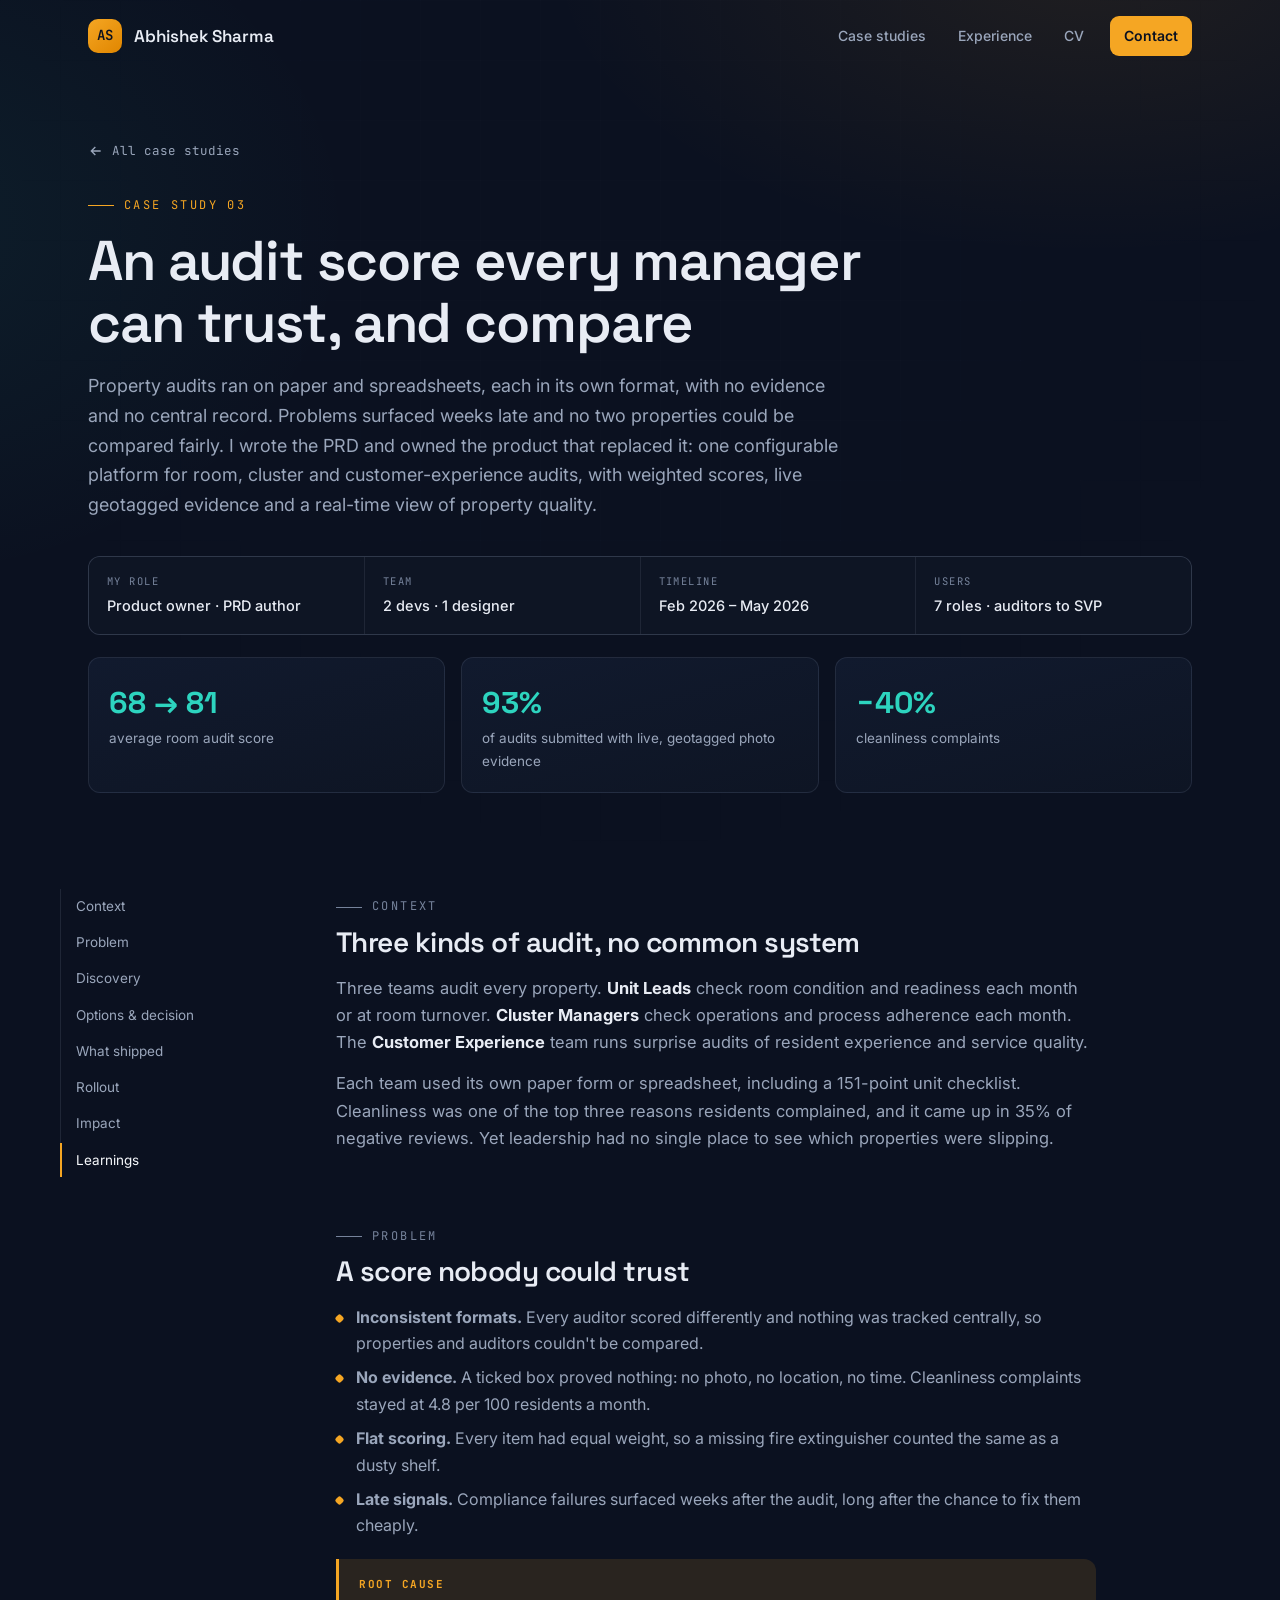
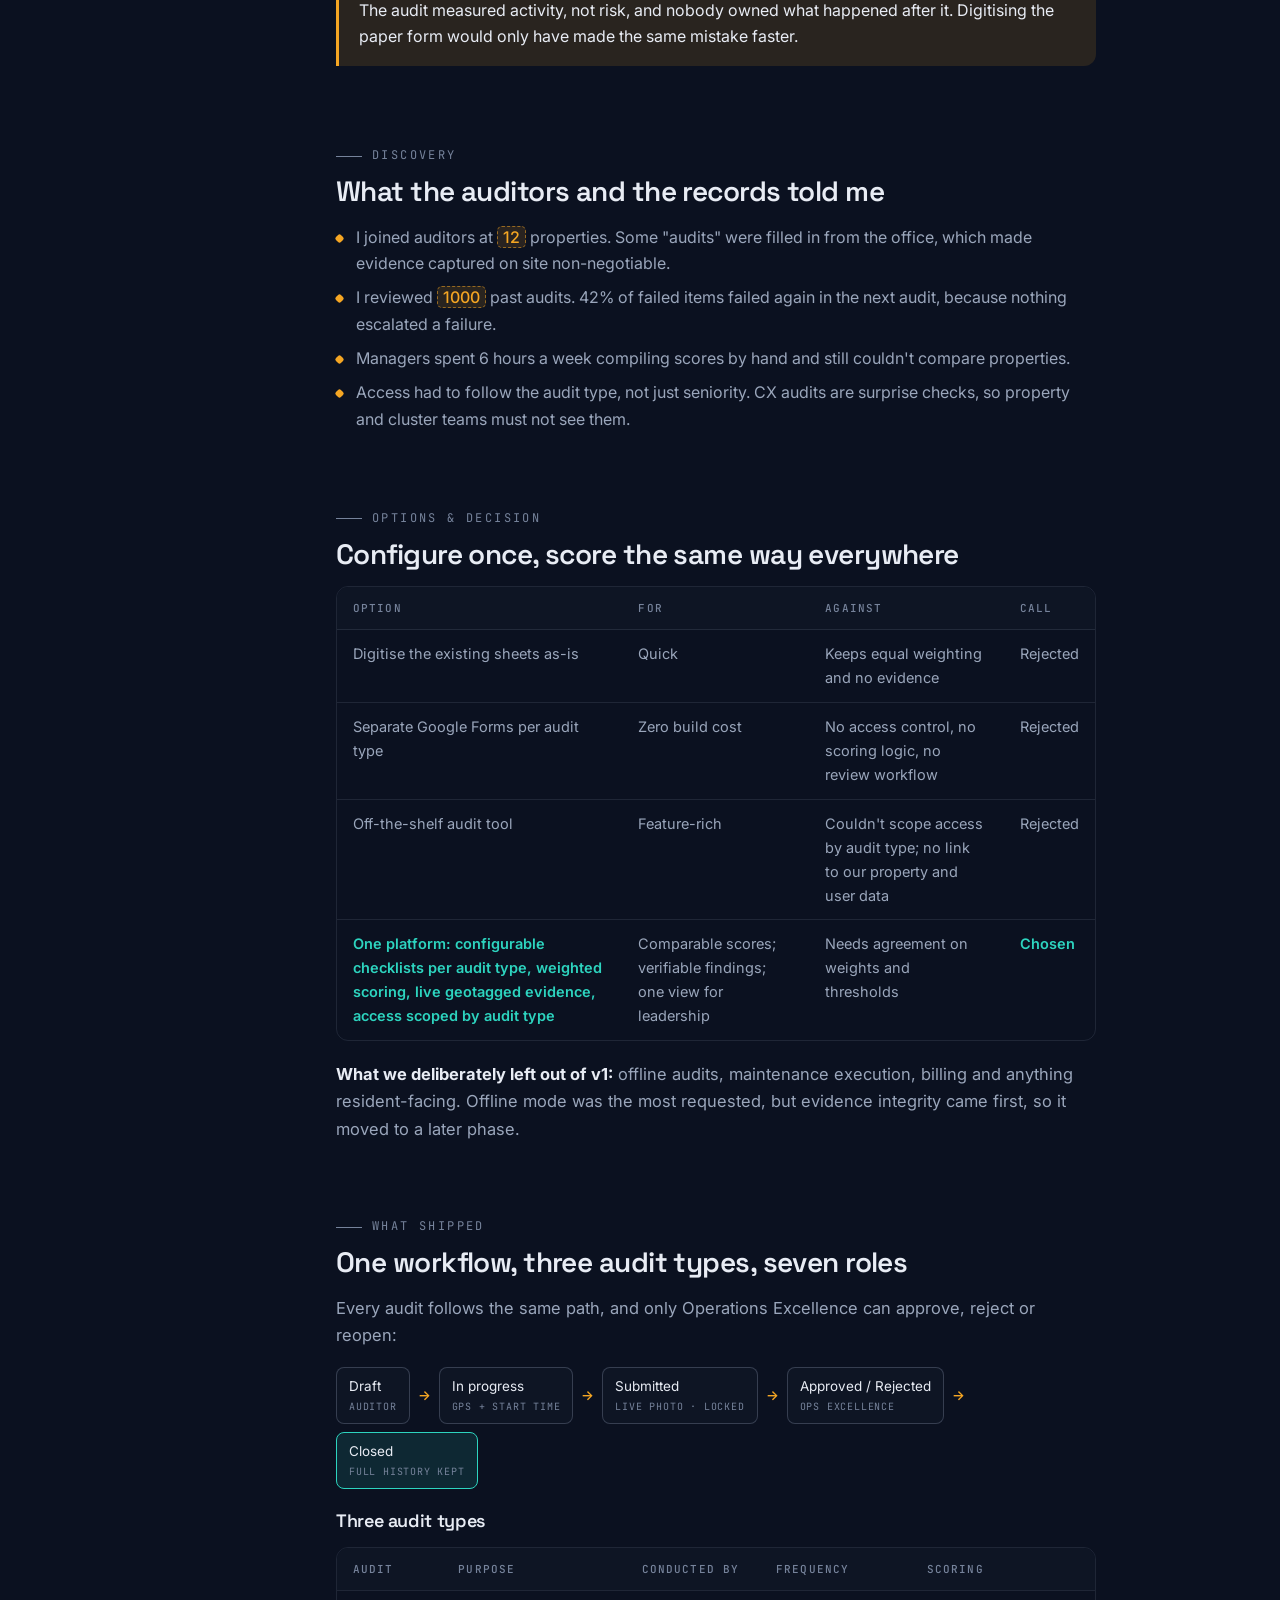
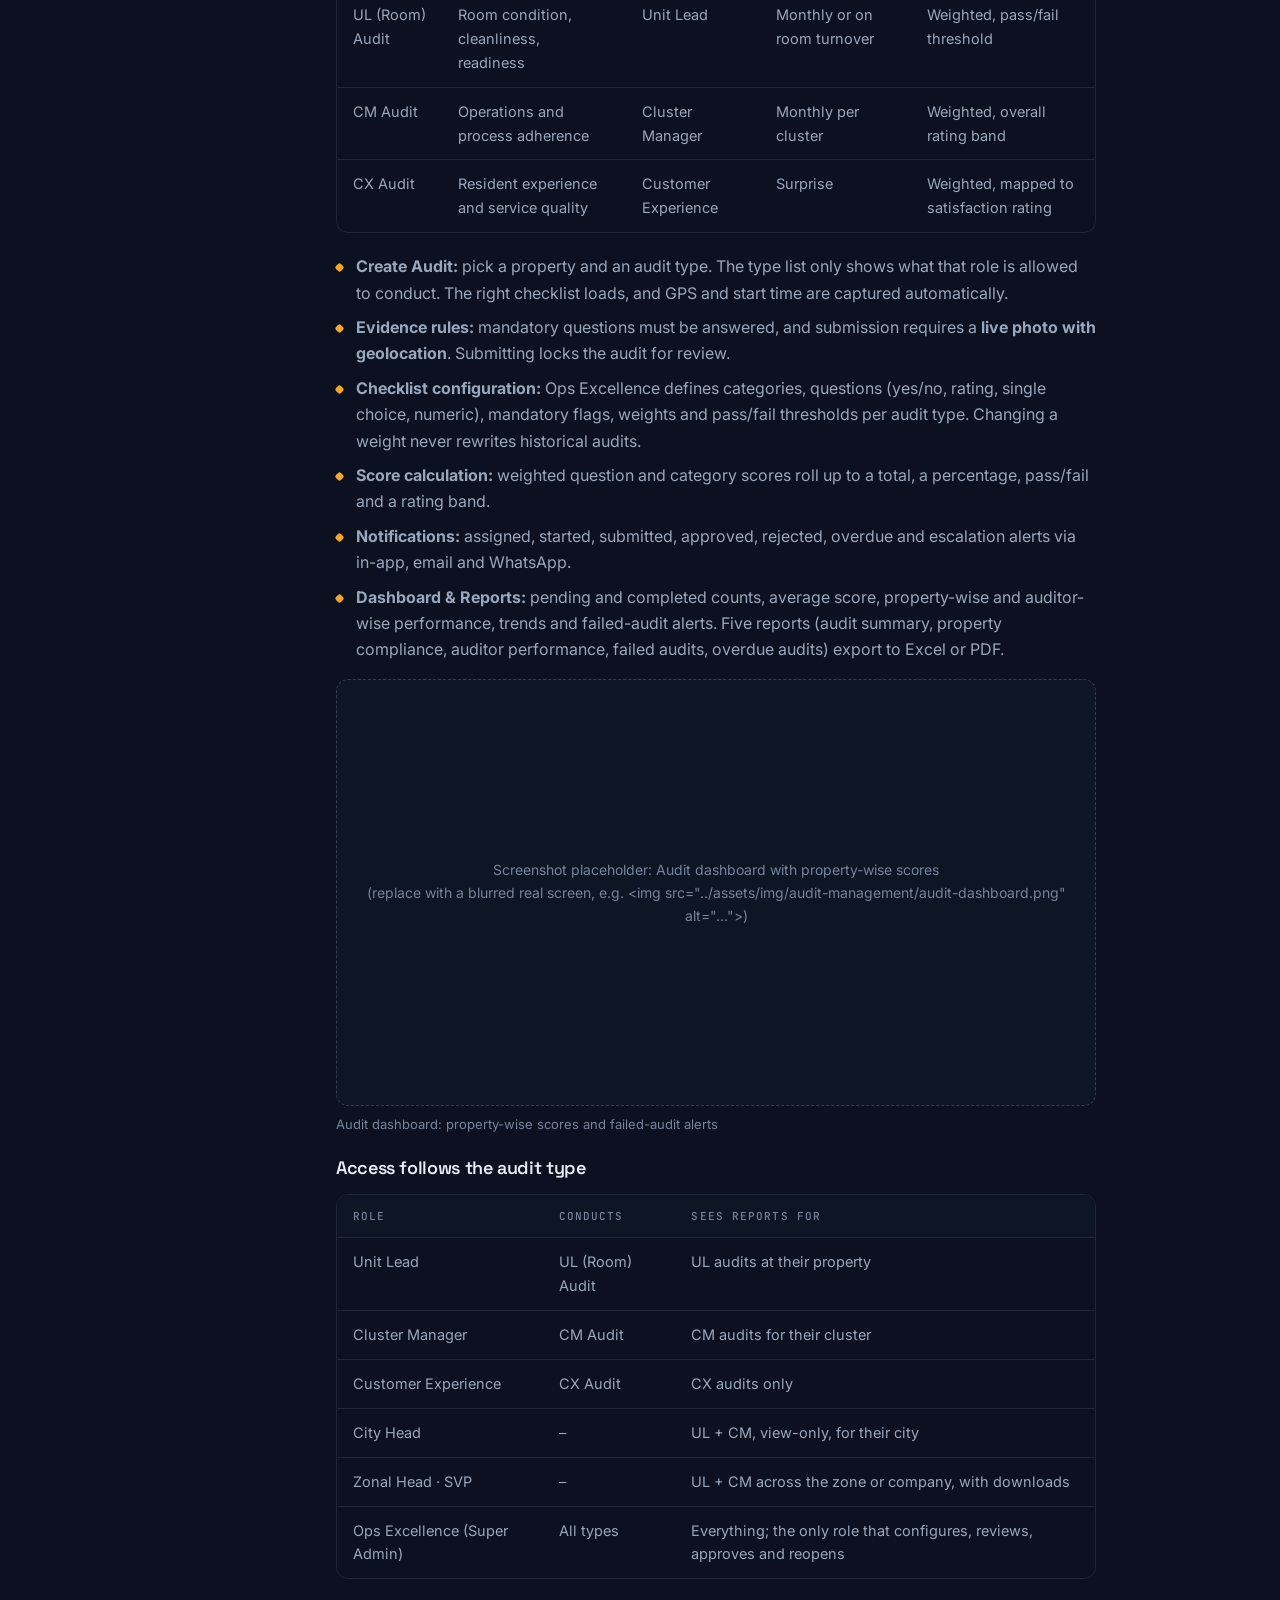
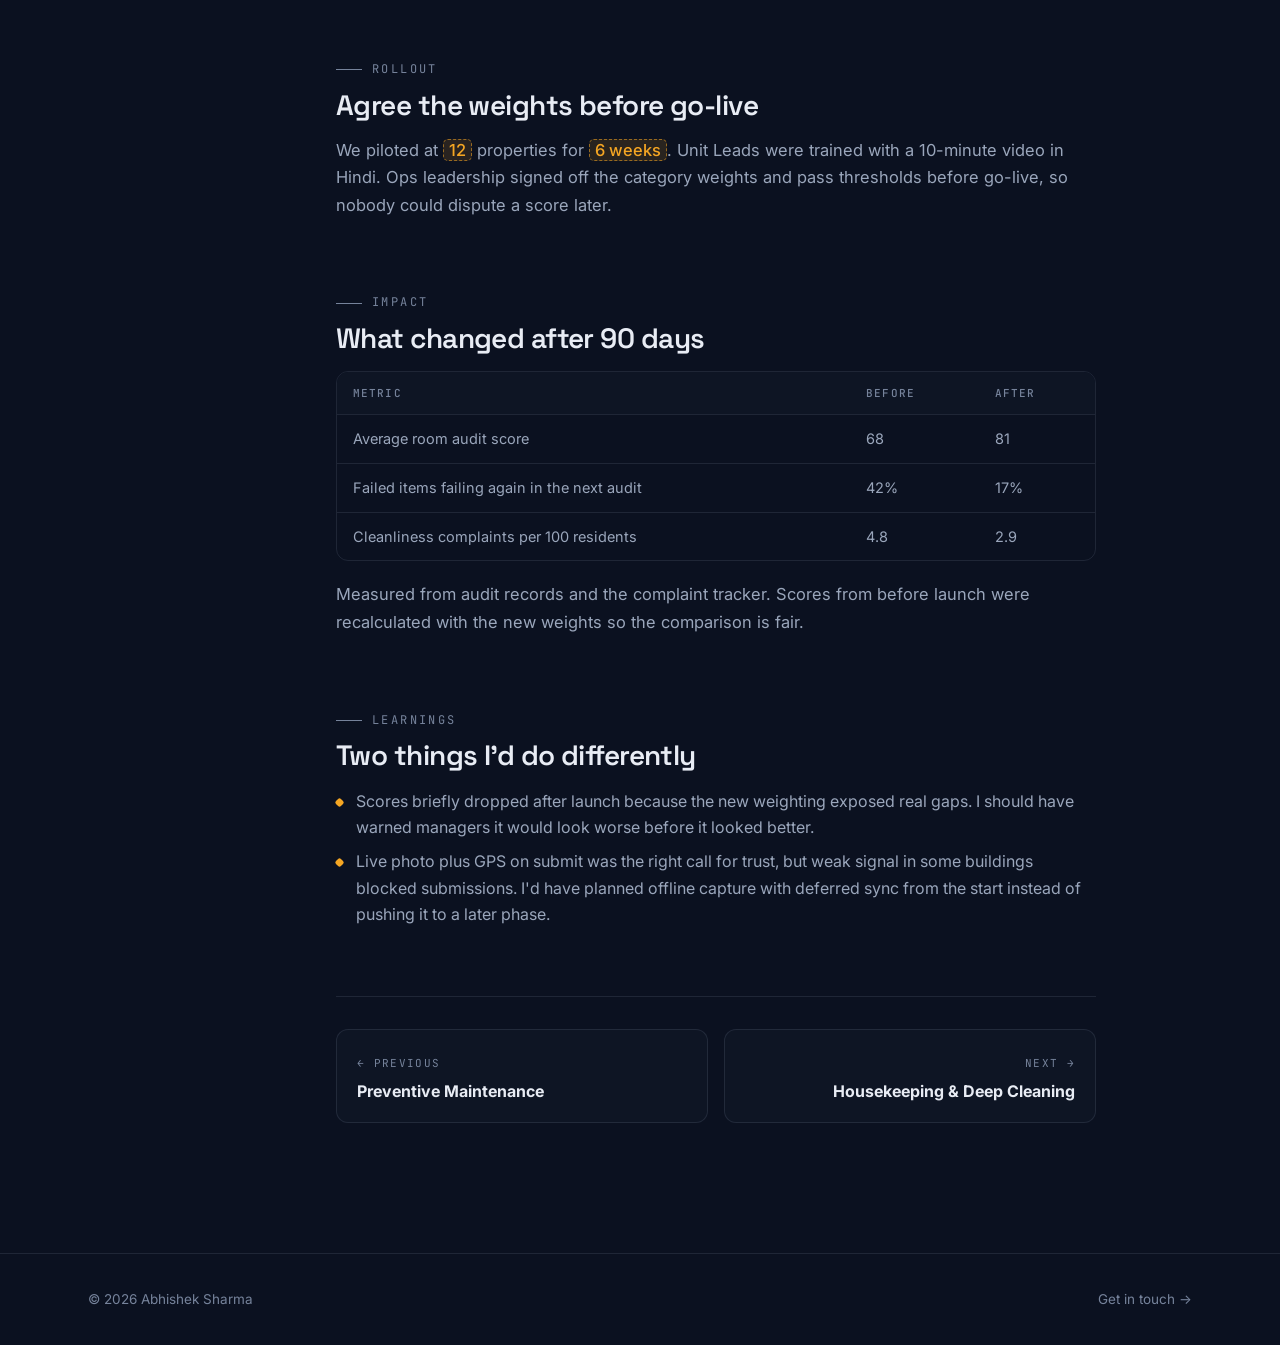
==== case-studies/housekeeping-audit.html @ 0ca43cca "New Porfolio with case study" ====
<!DOCTYPE html>
<html lang="en">
<head>
<meta charset="UTF-8">
<meta name="viewport" content="width=device-width, initial-scale=1">
<title>Audit Management · Case study · Abhishek Sharma</title>
<meta name="description" content="One configurable platform for room, cluster and customer-experience audits, with weighted scores, live geotagged evidence and real-time property quality views.">
<meta property="og:title" content="Audit Management: case study by Abhishek Sharma">
<meta property="og:description" content="Replacing paper and spreadsheet audits with a checklist-driven, evidence-backed audit platform for a multi-city co-living operator.">
<meta property="og:type" content="article">
<meta property="og:url" content="https://abhishekk0425.github.io/Portfolio/case-studies/audit-management.html">
<meta property="og:image" content="https://abhishekk0425.github.io/Portfolio/assets/og-image.png">
<meta name="twitter:card" content="summary_large_image">
<link rel="canonical" href="https://abhishekk0425.github.io/Portfolio/case-studies/audit-management.html">
<meta name="theme-color" content="#0B1120">
<link rel="icon" href="data:image/svg+xml,%3Csvg xmlns='http://www.w3.org/2000/svg' viewBox='0 0 64 64'%3E%3Crect width='64' height='64' rx='16' fill='%23F5A623'/%3E%3Ctext x='32' y='42' font-family='monospace' font-size='26' font-weight='700' text-anchor='middle' fill='%230B1120'%3EAS%3C/text%3E%3C/svg%3E">
<link rel="preconnect" href="https://fonts.googleapis.com">
<link rel="preconnect" href="https://fonts.gstatic.com" crossorigin>
<link href="https://fonts.googleapis.com/css2?family=Space+Grotesk:wght@500;600;700&family=Inter:wght@400;500;600&family=JetBrains+Mono:wght@400;500&display=swap" rel="stylesheet">
<link rel="stylesheet" href="../assets/style.css">
<style>
/* Status / lifecycle strip (page-specific) */
.flow{display:flex;flex-wrap:wrap;align-items:center;gap:8px;margin:18px 0 22px;padding:0;list-style:none}
.flow li{display:flex;align-items:center;gap:8px;font-size:13.5px;color:var(--text)}
.flow li span{background:var(--base-2);border:1px solid var(--line-strong);border-radius:8px;padding:7px 12px;white-space:nowrap}
.flow li span small{display:block;font-family:var(--mono);font-size:10px;letter-spacing:.08em;text-transform:uppercase;color:var(--muted-2);margin-top:2px}
.flow li:not(:last-child)::after{content:"→";color:var(--amber);font-weight:600}
.flow li.end span{border-color:var(--teal);background:var(--teal-soft)}
</style>
<script>document.documentElement.classList.add('js')</script>
</head>
<body>
<a class="skip" href="#main">Skip to content</a>
<header class="nav" id="nav">
  <div class="wrap nav-inner">
    <a href="../index.html" class="brand" aria-label="Abhishek Sharma, home"><span class="dot">AS</span>Abhishek Sharma</a>
    <button class="burger" id="burger" aria-label="Open menu" aria-expanded="false" aria-controls="navLinks"><span></span><span></span><span></span></button>
    <nav class="nav-links" id="navLinks" aria-label="Main">
      <a href="../index.html#work">Case studies</a>
      <a href="../index.html#experience">Experience</a>
      <a href="../assets/Abhishek_Sharma_CV.pdf" target="_blank" rel="noopener">CV</a>
      <a href="../index.html#contact" class="nav-cta">Contact</a>
    </nav>
  </div>
</header>
<main id="main">

<section class="cs-hero">
  <div class="wrap">
    <a class="crumb" href="../index.html#work"><svg viewBox="0 0 24 24" fill="none" stroke="currentColor" stroke-width="2"><path d="M19 12H5M11 18l-6-6 6-6"/></svg>All case studies</a><br>
    <span class="eyebrow">Case study 03</span>
    <h1>An audit score every manager can trust, and compare</h1>
    <p class="summary">Property audits ran on paper and spreadsheets, each in its own format, with no evidence and no central record. Problems surfaced weeks late and no two properties could be compared fairly. I wrote the PRD and owned the product that replaced it: one configurable platform for room, cluster and customer-experience audits, with weighted scores, live geotagged evidence and a real-time view of property quality.</p>
    <dl class="meta-row"><div><dt>My role</dt><dd>Product owner · PRD author</dd></div><div><dt>Team</dt><dd><em class="est">2 devs · 1 designer</em></dd></div><div><dt>Timeline</dt><dd><em class="est">Feb 2026 – May 2026</em></dd></div><div><dt>Users</dt><dd>7 roles · auditors to SVP</dd></div></dl>
    <div class="tldr"><div class="k"><div class="big"><em class="est">68 → 81</em></div><div class="sm">average room audit score</div></div><div class="k"><div class="big"><em class="est">93%</em></div><div class="sm">of audits submitted with live, geotagged photo evidence</div></div><div class="k"><div class="big"><em class="est">−40%</em></div><div class="sm">cleanliness complaints</div></div></div>
  </div>
</section>
<div class="wrap cs-layout">
  <nav class="toc" aria-label="On this page"><a href="#context">Context</a><a href="#problem">Problem</a><a href="#discovery">Discovery</a><a href="#decision">Options & decision</a><a href="#solution">What shipped</a><a href="#rollout">Rollout</a><a href="#impact">Impact</a><a href="#learnings">Learnings</a></nav>
  <article class="cs-content">

<section id="context" class="reveal"><span class="eyebrow">Context</span><h2>Three kinds of audit, no common system</h2>
<p>Three teams audit every property. <strong>Unit Leads</strong> check room condition and readiness each month or at room turnover. <strong>Cluster Managers</strong> check operations and process adherence each month. The <strong>Customer Experience</strong> team runs surprise audits of resident experience and service quality.</p>
<p>Each team used its own paper form or spreadsheet, including a <em class="est">151-point</em> unit checklist. Cleanliness was <em class="est">one of the top three</em> reasons residents complained, and it came up in <em class="est">35%</em> of negative reviews. Yet leadership had no single place to see which properties were slipping.</p></section>

<section id="problem" class="reveal"><span class="eyebrow">Problem</span><h2>A score nobody could trust</h2>
<ul class="bul">
<li><strong>Inconsistent formats.</strong> Every auditor scored differently and nothing was tracked centrally, so properties and auditors couldn't be compared.</li>
<li><strong>No evidence.</strong> A ticked box proved nothing: no photo, no location, no time. Cleanliness complaints stayed at <em class="est">4.8 per 100 residents a month</em>.</li>
<li><strong>Flat scoring.</strong> Every item had equal weight, so a missing fire extinguisher counted the same as a dusty shelf.</li>
<li><strong>Late signals.</strong> Compliance failures surfaced weeks after the audit, long after the chance to fix them cheaply.</li></ul>
<div class="callout"><b>Root cause</b>The audit measured activity, not risk, and nobody owned what happened after it. Digitising the paper form would only have made the same mistake faster.</div></section>

<section id="discovery" class="reveal"><span class="eyebrow">Discovery</span><h2>What the auditors and the records told me</h2>
<ul class="bul">
<li>I joined auditors at <em class="fill">12</em> properties. Some "audits" were filled in from the office, which made evidence captured on site non-negotiable.</li>
<li>I reviewed <em class="fill">1000</em> past audits. <em class="est">42%</em> of failed items failed again in the next audit, because nothing escalated a failure.</li>
<li>Managers spent <em class="est">6 hours</em> a week compiling scores by hand and still couldn't compare properties.</li>
<li>Access had to follow the audit type, not just seniority. CX audits are surprise checks, so property and cluster teams must not see them.</li></ul></section>

<section id="decision" class="reveal"><span class="eyebrow">Options & decision</span><h2>Configure once, score the same way everywhere</h2>
<div class="table-wrap"><table><thead><tr><th>Option</th><th>For</th><th>Against</th><th>Call</th></tr></thead><tbody>
<tr><td>Digitise the existing sheets as-is</td><td>Quick</td><td>Keeps equal weighting and no evidence</td><td>Rejected</td></tr>
<tr><td>Separate Google Forms per audit type</td><td>Zero build cost</td><td>No access control, no scoring logic, no review workflow</td><td>Rejected</td></tr>
<tr><td>Off-the-shelf audit tool</td><td>Feature-rich</td><td>Couldn't scope access by audit type; no link to our property and user data</td><td>Rejected</td></tr>
<tr><td class="pick">One platform: configurable checklists per audit type, weighted scoring, live geotagged evidence, access scoped by audit type</td><td>Comparable scores; verifiable findings; one view for leadership</td><td>Needs agreement on weights and thresholds</td><td class="pick">Chosen</td></tr>
</tbody></table></div>
<p><strong>What we deliberately left out of v1:</strong> offline audits, maintenance execution, billing and anything resident-facing. Offline mode was the most requested, but evidence integrity came first, so it moved to a later phase.</p></section>

<section id="solution" class="reveal"><span class="eyebrow">What shipped</span><h2>One workflow, three audit types, seven roles</h2>
<p>Every audit follows the same path, and only Operations Excellence can approve, reject or reopen:</p>
<ol class="flow" aria-label="Audit status flow">
  <li><span>Draft<small>Auditor</small></span></li>
  <li><span>In progress<small>GPS + start time</small></span></li>
  <li><span>Submitted<small>Live photo · locked</small></span></li>
  <li><span>Approved / Rejected<small>Ops Excellence</small></span></li>
  <li class="end"><span>Closed<small>Full history kept</small></span></li>
</ol>

<h3>Three audit types</h3>
<div class="table-wrap"><table><thead><tr><th>Audit</th><th>Purpose</th><th>Conducted by</th><th>Frequency</th><th>Scoring</th></tr></thead><tbody>
<tr><td>UL (Room) Audit</td><td>Room condition, cleanliness, readiness</td><td>Unit Lead</td><td>Monthly or on room turnover</td><td>Weighted, pass/fail threshold</td></tr>
<tr><td>CM Audit</td><td>Operations and process adherence</td><td>Cluster Manager</td><td>Monthly per cluster</td><td>Weighted, overall rating band</td></tr>
<tr><td>CX Audit</td><td>Resident experience and service quality</td><td>Customer Experience</td><td>Surprise</td><td>Weighted, mapped to satisfaction rating</td></tr>
</tbody></table></div>

<ul class="bul">
<li><strong>Create Audit:</strong> pick a property and an audit type. The type list only shows what that role is allowed to conduct. The right checklist loads, and GPS and start time are captured automatically.</li>
<li><strong>Evidence rules:</strong> mandatory questions must be answered, and submission requires a <strong>live photo with geolocation</strong>. Submitting locks the audit for review.</li>
<li><strong>Checklist configuration:</strong> Ops Excellence defines categories, questions (yes/no, rating, single choice, numeric), mandatory flags, weights and pass/fail thresholds per audit type. Changing a weight never rewrites historical audits.</li>
<li><strong>Score calculation:</strong> weighted question and category scores roll up to a total, a percentage, pass/fail and a rating band.</li>
<li><strong>Notifications:</strong> assigned, started, submitted, approved, rejected, overdue and escalation alerts via in-app, email and WhatsApp.</li>
<li><strong>Dashboard &amp; Reports:</strong> pending and completed counts, average score, property-wise and auditor-wise performance, trends and failed-audit alerts. Five reports (audit summary, property compliance, auditor performance, failed audits, overdue audits) export to Excel or PDF.</li></ul>
<figure><div class="shot">Screenshot placeholder: Audit dashboard with property-wise scores<br>(replace with a blurred real screen, e.g. &lt;img src="../assets/img/audit-management/audit-dashboard.png" alt="…"&gt;)</div><figcaption>Audit dashboard: property-wise scores and failed-audit alerts</figcaption></figure>

<h3>Access follows the audit type</h3>
<div class="table-wrap"><table><thead><tr><th>Role</th><th>Conducts</th><th>Sees reports for</th></tr></thead><tbody>
<tr><td>Unit Lead</td><td>UL (Room) Audit</td><td>UL audits at their property</td></tr>
<tr><td>Cluster Manager</td><td>CM Audit</td><td>CM audits for their cluster</td></tr>
<tr><td>Customer Experience</td><td>CX Audit</td><td>CX audits only</td></tr>
<tr><td>City Head</td><td>–</td><td>UL + CM, view-only, for their city</td></tr>
<tr><td>Zonal Head · SVP</td><td>–</td><td>UL + CM across the zone or company, with downloads</td></tr>
<tr><td>Ops Excellence (Super Admin)</td><td>All types</td><td>Everything; the only role that configures, reviews, approves and reopens</td></tr>
</tbody></table></div></section>

<section id="rollout" class="reveal"><span class="eyebrow">Rollout</span><h2>Agree the weights before go-live</h2>
<p>We piloted at <em class="fill">12</em> properties for <em class="fill">6 weeks</em>. Unit Leads were trained with a <em class="est">10-minute</em> video in Hindi. Ops leadership signed off the category weights and pass thresholds before go-live, so nobody could dispute a score later.</p></section>

<section id="impact" class="reveal"><span class="eyebrow">Impact</span><h2>What changed after <em class="est">90 days</em></h2>
<div class="table-wrap"><table><thead><tr><th>Metric</th><th>Before</th><th>After</th></tr></thead><tbody>
<tr><td>Average room audit score</td><td><em class="est">68</em></td><td><em class="est">81</em></td></tr>
<tr><td>Failed items failing again in the next audit</td><td><em class="est">42%</em></td><td><em class="est">17%</em></td></tr>
<tr><td>Cleanliness complaints per 100 residents</td><td><em class="est">4.8</em></td><td><em class="est">2.9</em></td></tr></tbody></table></div>
<p>Measured from audit records and the complaint tracker. Scores from before launch were recalculated with the new weights so the comparison is fair.</p></section>

<section id="learnings" class="reveal"><span class="eyebrow">Learnings</span><h2>Two things I'd do differently</h2>
<ul class="bul">
<li>Scores briefly dropped after launch because the new weighting exposed real gaps. I should have warned managers it would look worse before it looked better.</li>
<li>Live photo plus GPS on submit was the right call for trust, but weak signal in some buildings blocked submissions. I'd have planned offline capture with deferred sync from the start instead of pushing it to a later phase.</li></ul></section>

    <div class="next-cs">
      <a href="preventive-maintenance.html"><span>← Previous</span><b>Preventive Maintenance</b></a>
      <a href="housekeeping.html"><span>Next →</span><b>Housekeeping & Deep Cleaning</b></a>
    </div>
  </article>
</div>
</main>
<footer><div class="wrap"><p>© <span id="yr">2026</span> Abhishek Sharma</p><p><a href="../index.html#contact">Get in touch →</a></p></div></footer>
<script src="../assets/main.js"></script>
</body>
</html>
---- assets/style.css ----
/* ============================================================
   Abhishek Sharma — Portfolio
   Shared stylesheet for index.html and /case-studies/*.html
   ============================================================ */

:root{
  --base:#0B1120;
  --base-2:#0E1524;
  --panel:#111A2E;
  --panel-2:#16223B;
  --line:rgba(138,151,173,.16);
  --line-strong:rgba(138,151,173,.32);
  --amber:#F5A623;
  --amber-soft:rgba(245,166,35,.13);
  --teal:#2DD4BF;
  --teal-soft:rgba(45,212,191,.12);
  --rose:#FB7185;
  --text:#E8ECF4;
  --muted:#9AA6BB;          /* lifted for WCAG AA contrast on --base */
  --muted-2:#76839B;
  --white:#F7F9FC;
  --radius:18px;
  --radius-sm:12px;
  --shadow:0 24px 60px -24px rgba(0,0,0,.65);
  --shadow-soft:0 12px 40px -18px rgba(0,0,0,.55);
  --maxw:1160px;
  --display:'Space Grotesk',system-ui,sans-serif;
  --body:'Inter',system-ui,sans-serif;
  --mono:'JetBrains Mono',ui-monospace,monospace;
}

*{margin:0;padding:0;box-sizing:border-box}
html{scroll-behavior:smooth;scroll-padding-top:90px}
body{
  font-family:var(--body);background:var(--base);color:var(--text);
  line-height:1.65;overflow-x:hidden;-webkit-font-smoothing:antialiased;
}
a{color:inherit;text-decoration:none}
ul{list-style:none}
img{max-width:100%;display:block}
::selection{background:var(--amber);color:var(--base)}
:focus-visible{outline:2px solid var(--amber);outline-offset:3px;border-radius:6px}

body::before{
  content:"";position:fixed;inset:0;z-index:-2;
  background:
    radial-gradient(900px 500px at 85% -5%, rgba(245,166,35,.09), transparent 60%),
    radial-gradient(800px 600px at -10% 25%, rgba(45,212,191,.07), transparent 60%),
    var(--base);
}
body::after{
  content:"";position:fixed;inset:0;z-index:-1;opacity:.3;pointer-events:none;
  background-image:
    linear-gradient(rgba(138,151,173,.05) 1px, transparent 1px),
    linear-gradient(90deg, rgba(138,151,173,.05) 1px, transparent 1px);
  background-size:60px 60px;
  mask-image:radial-gradient(circle at 50% 25%, #000 30%, transparent 80%);
}

.skip{position:absolute;left:-999px;top:12px;z-index:200;background:var(--amber);color:var(--base);padding:10px 16px;border-radius:8px;font-weight:600}
.skip:focus{left:12px}

.wrap{max-width:var(--maxw);margin:0 auto;padding:0 28px}
section{padding:104px 0;position:relative}

/* ---------- Placeholder marker: anything still to be filled in ---------- */
.fill{
  background:var(--amber-soft);color:var(--amber);border:1px dashed rgba(245,166,35,.55);
  border-radius:5px;padding:0 5px;font-style:normal;font-weight:500;
}

/* ---------- Type ---------- */
h1,h2,h3,h4{font-family:var(--display);font-weight:600;line-height:1.12;letter-spacing:-.02em}
.eyebrow{
  font-family:var(--mono);font-size:12px;letter-spacing:.2em;text-transform:uppercase;
  color:var(--amber);display:inline-flex;align-items:center;gap:10px;
}
.eyebrow::before{content:"";width:26px;height:1px;background:var(--amber)}
.section-head{max-width:660px;margin-bottom:48px}
.section-head h2{font-size:clamp(28px,4vw,42px);margin:14px 0 12px}
.section-head p{color:var(--muted);font-size:16.5px}

/* ---------- Buttons ---------- */
.btn{
  display:inline-flex;align-items:center;gap:10px;padding:13px 24px;border-radius:12px;
  font-weight:600;font-size:15px;transition:transform .25s, box-shadow .25s, border-color .25s, color .25s;cursor:pointer;border:0;
}
.btn svg{width:18px;height:18px}
.btn-primary{background:var(--amber);color:var(--base);box-shadow:0 14px 30px -12px rgba(245,166,35,.6)}
.btn-primary:hover{transform:translateY(-2px);box-shadow:0 20px 40px -14px rgba(245,166,35,.75)}
.btn-ghost{background:transparent;color:var(--text);border:1px solid var(--line-strong)}
.btn-ghost:hover{transform:translateY(-2px);border-color:var(--amber);color:var(--amber)}

/* ---------- Nav ---------- */
.nav{position:fixed;top:0;left:0;right:0;z-index:100;border-bottom:1px solid transparent;transition:background .35s,border-color .35s}
.nav.scrolled{background:rgba(11,17,32,.8);backdrop-filter:blur(16px) saturate(140%);border-bottom-color:var(--line)}
.nav-inner{display:flex;align-items:center;justify-content:space-between;height:72px}
.brand{display:flex;align-items:center;gap:12px;font-family:var(--display);font-weight:600;font-size:17px}
.brand .dot{
  width:34px;height:34px;border-radius:10px;display:grid;place-items:center;
  background:linear-gradient(140deg,var(--amber),#e08600);color:var(--base);
  font-family:var(--mono);font-weight:600;font-size:14px;
}
.nav-links{display:flex;align-items:center;gap:4px}
.nav-links a{font-size:14px;color:var(--muted);padding:8px 14px;border-radius:9px;font-weight:500;transition:color .2s,background .2s}
.nav-links a:hover,.nav-links a.active{color:var(--white);background:rgba(138,151,173,.09)}
.nav-links a.nav-cta{margin-left:8px;background:var(--amber);color:var(--base);font-weight:600}
.nav-links a.nav-cta:hover{background:#ffb83f;color:var(--base)}
.burger{display:none;flex-direction:column;gap:5px;background:none;border:0;cursor:pointer;padding:8px}
.burger span{width:24px;height:2px;background:var(--text);border-radius:2px;transition:.3s}
.burger[aria-expanded="true"] span:nth-child(1){transform:translateY(7px) rotate(45deg)}
.burger[aria-expanded="true"] span:nth-child(2){opacity:0}
.burger[aria-expanded="true"] span:nth-child(3){transform:translateY(-7px) rotate(-45deg)}

/* ---------- Hero ---------- */
.hero{min-height:92vh;display:flex;align-items:center;padding-top:120px;padding-bottom:60px}
.hero-grid{display:grid;grid-template-columns:1.1fr .9fr;gap:56px;align-items:center;width:100%}
.status-chip{
  display:inline-flex;align-items:center;gap:9px;font-family:var(--mono);font-size:12px;
  color:var(--teal);background:var(--teal-soft);border:1px solid rgba(45,212,191,.28);
  padding:6px 14px;border-radius:100px;
}
.status-chip i{width:8px;height:8px;border-radius:50%;background:var(--teal);box-shadow:0 0 10px var(--teal)}
.hero h1{font-size:clamp(40px,6vw,70px);margin:22px 0 14px;font-weight:700}
.hero h1 .grad{background:linear-gradient(120deg,#fff 10%,var(--amber) 90%);-webkit-background-clip:text;background-clip:text;-webkit-text-fill-color:transparent}
.hero .role{font-family:var(--display);font-size:clamp(18px,2.3vw,23px);color:var(--muted);margin-bottom:18px}
.hero .role b{color:var(--amber);font-weight:600}
.hero p.lede{color:var(--muted);font-size:17px;max-width:540px;margin-bottom:30px}
.hero-actions{display:flex;gap:12px;flex-wrap:wrap;margin-bottom:38px}
.hero-metrics{display:flex;gap:34px;flex-wrap:wrap}
.hero-metrics .n{font-family:var(--display);font-size:30px;font-weight:700;color:var(--white)}
.hero-metrics .l{font-family:var(--mono);font-size:11px;letter-spacing:.12em;text-transform:uppercase;color:var(--muted-2);max-width:150px;line-height:1.4}

.hero-panel{
  background:linear-gradient(160deg,var(--panel),var(--base-2));
  border:1px solid var(--line);border-radius:22px;padding:22px;box-shadow:var(--shadow);position:relative;overflow:hidden;
}
.hero-panel::before{content:"";position:absolute;inset:0 0 auto;height:110px;background:linear-gradient(180deg,var(--amber-soft),transparent)}
.panel-top{display:flex;justify-content:space-between;align-items:baseline;position:relative;margin-bottom:16px}
.panel-top .t{font-family:var(--mono);font-size:12px;color:var(--muted);letter-spacing:.1em;text-transform:uppercase}
.panel-top .s{font-family:var(--mono);font-size:11px;color:var(--muted-2)}
.own-list{display:flex;flex-direction:column;gap:9px;position:relative}
.own{display:grid;grid-template-columns:34px 1fr auto;gap:12px;align-items:center;background:var(--base-2);border:1px solid var(--line);border-radius:12px;padding:12px 14px}
.own .ic{width:34px;height:34px;border-radius:9px;display:grid;place-items:center;background:var(--amber-soft);color:var(--amber)}
.own .ic svg{width:18px;height:18px}
.own .nm{font-size:14px;font-weight:600}
.own .kpi{font-size:12.5px;color:var(--muted)}
.own .val{font-family:var(--mono);font-size:13px;color:var(--teal);text-align:right}
.panel-note{position:relative;margin-top:12px;font-size:12px;color:var(--muted-2)}

/* ---------- About ---------- */
.about-grid{display:grid;grid-template-columns:1.15fr .85fr;gap:56px;align-items:start}
.about-copy p{color:var(--muted);margin-bottom:16px;font-size:16.5px}
.about-copy p strong{color:var(--text);font-weight:600}
.card{
  background:linear-gradient(160deg,var(--panel),var(--base-2));
  border:1px solid var(--line);border-radius:var(--radius);padding:28px;box-shadow:var(--shadow-soft);
}
.card h3{font-size:18px;margin-bottom:16px}
.fact{display:flex;justify-content:space-between;gap:18px;padding:12px 0;border-bottom:1px solid var(--line);font-size:14.5px}
.fact:last-child{border-bottom:0}
.fact .k{color:var(--muted)}
.fact .v{text-align:right;font-weight:500}

/* ---------- Featured case studies ---------- */
.cs-grid{display:grid;grid-template-columns:repeat(3,1fr);gap:22px}
.cs-card{
  display:flex;flex-direction:column;background:var(--panel);border:1px solid var(--line);
  border-radius:var(--radius);overflow:hidden;transition:transform .35s, border-color .35s, box-shadow .35s;
}
.cs-card:hover{transform:translateY(-6px);border-color:var(--line-strong);box-shadow:var(--shadow)}
.cs-media{height:150px;position:relative;display:grid;place-items:center;background:
  radial-gradient(300px 140px at 50% 0%, var(--amber-soft), transparent 70%),linear-gradient(160deg,var(--panel-2),var(--base-2));border-bottom:1px solid var(--line)}
.cs-media svg{width:64px;height:64px;color:var(--amber)}
.cs-media .num{position:absolute;top:14px;left:16px;font-family:var(--mono);font-size:12px;color:var(--muted-2)}
.cs-media .tag{position:absolute;top:12px;right:14px;font-family:var(--mono);font-size:11px;color:var(--base);background:var(--amber);padding:4px 10px;border-radius:6px;font-weight:600}
.cs-body{padding:22px 24px 24px;display:flex;flex-direction:column;flex:1}
.cs-body h3{font-size:20px;margin-bottom:8px}
.cs-body p{color:var(--muted);font-size:14.5px;margin-bottom:16px}
.cs-outcome{margin-top:auto;padding-top:14px;border-top:1px solid var(--line)}
.cs-outcome .big{font-family:var(--display);font-size:26px;font-weight:700;color:var(--teal)}
.cs-outcome .sm{font-size:13px;color:var(--muted)}
.cs-link{margin-top:16px;font-weight:600;font-size:14px;color:var(--amber);display:inline-flex;gap:8px;align-items:center}
.cs-link svg{width:16px;height:16px;transition:transform .25s}
.cs-card:hover .cs-link svg{transform:translateX(4px)}

/* ---------- More products (compact) ---------- */
.more-head{display:flex;justify-content:space-between;align-items:end;gap:20px;margin:72px 0 22px;flex-wrap:wrap}
.more-head h3{font-size:22px}
.more-head p{color:var(--muted);font-size:14.5px;max-width:520px}
.prod-grid{display:grid;grid-template-columns:repeat(auto-fill,minmax(320px,1fr));gap:16px}
.prod{background:var(--base-2);border:1px solid var(--line);border-radius:var(--radius-sm);padding:20px 22px;transition:border-color .25s}
.prod:hover{border-color:var(--line-strong)}
.prod-top{display:flex;justify-content:space-between;align-items:baseline;gap:10px;margin-bottom:10px}
.prod h4{font-size:16.5px}
.prod .role{font-family:var(--mono);font-size:10.5px;letter-spacing:.08em;color:var(--teal);white-space:nowrap}
.prod dl{display:grid;grid-template-columns:70px 1fr;gap:6px 12px;font-size:13.5px}
.prod dt{font-family:var(--mono);font-size:10.5px;letter-spacing:.1em;text-transform:uppercase;color:var(--amber);padding-top:3px}
.prod dd{color:var(--muted)}

/* ---------- Process / how I work ---------- */
.process{display:grid;grid-template-columns:repeat(5,1fr);gap:14px;counter-reset:step}
.step{background:linear-gradient(165deg,var(--panel),var(--base-2));border:1px solid var(--line);border-radius:var(--radius-sm);padding:20px}
.step::before{counter-increment:step;content:"0" counter(step);font-family:var(--mono);font-size:12px;color:var(--amber)}
.step h4{font-size:16px;margin:8px 0 6px}
.step p{font-size:13.5px;color:var(--muted)}
.samples{display:grid;grid-template-columns:repeat(3,1fr);gap:16px;margin-top:22px}
.sample{display:flex;gap:14px;align-items:center;background:var(--base-2);border:1px solid var(--line);border-radius:var(--radius-sm);padding:18px;transition:border-color .25s, transform .25s}
.sample:hover{border-color:var(--amber);transform:translateY(-3px)}
.sample .ic{width:42px;height:42px;border-radius:11px;display:grid;place-items:center;background:var(--teal-soft);color:var(--teal);flex:none}
.sample .ic svg{width:20px;height:20px}
.sample b{display:block;font-size:14.5px}
.sample span{font-size:12.5px;color:var(--muted)}

/* ---------- Experience timeline ---------- */
.timeline{position:relative;max-width:920px}
.timeline::before{content:"";position:absolute;left:11px;top:8px;bottom:8px;width:2px;background:linear-gradient(180deg,var(--amber),var(--teal),transparent)}
.tl-item{position:relative;padding-left:52px;padding-bottom:36px}
.tl-item:last-child{padding-bottom:0}
.tl-node{position:absolute;left:0;top:6px;width:24px;height:24px;border-radius:50%;background:var(--base);border:2px solid var(--amber);display:grid;place-items:center}
.tl-node::after{content:"";width:8px;height:8px;border-radius:50%;background:var(--amber)}
.tl-card{background:linear-gradient(160deg,var(--panel),var(--base-2));border:1px solid var(--line);border-radius:var(--radius);padding:24px 26px}
.tl-top{display:flex;flex-wrap:wrap;align-items:center;justify-content:space-between;gap:10px}
.tl-top h3{font-size:19px}
.tl-date{font-family:var(--mono);font-size:12px;color:var(--amber);background:var(--amber-soft);padding:4px 11px;border-radius:7px;white-space:nowrap}
.tl-org{font-family:var(--mono);font-size:13px;color:var(--teal);margin:4px 0 14px}
.tl-card ul{display:flex;flex-direction:column;gap:9px}
.tl-card li{position:relative;padding-left:20px;color:var(--muted);font-size:14.5px}
.tl-card li::before{content:"";position:absolute;left:0;top:9px;width:7px;height:7px;border-radius:2px;background:var(--amber);transform:rotate(45deg)}
.tl-card li strong{color:var(--text);font-weight:600}
.promo{font-size:12.5px;color:var(--muted-2);margin:-8px 0 14px;font-family:var(--mono)}

/* ---------- Skills ---------- */
.skills-grid{display:grid;grid-template-columns:repeat(3,1fr);gap:20px}
.skill-card h3{font-size:17px;margin-bottom:6px}
.skill-card .sub{font-size:13px;color:var(--muted);margin-bottom:16px}
.chips{display:flex;flex-wrap:wrap;gap:8px}
.chips span{font-size:13px;color:var(--text);background:var(--base-2);border:1px solid var(--line);padding:6px 11px;border-radius:7px}

/* ---------- Contact ---------- */
.contact-band{
  background:linear-gradient(150deg,var(--panel-2),var(--base-2));border:1px solid var(--line);
  border-radius:24px;padding:52px;position:relative;overflow:hidden;box-shadow:var(--shadow);
  display:grid;grid-template-columns:1.2fr .8fr;gap:40px;align-items:center;
}
.contact-band::before{content:"";position:absolute;top:-40%;right:-10%;width:420px;height:420px;border-radius:50%;background:radial-gradient(circle,var(--amber-soft),transparent 70%);pointer-events:none}
.contact-band h2{font-size:clamp(26px,3.4vw,38px);margin:14px 0 14px}
.contact-band p{color:var(--muted);font-size:16px}
.contact-links{display:flex;flex-direction:column;gap:12px;position:relative}
.contact-links a{display:flex;align-items:center;gap:14px;background:var(--base-2);border:1px solid var(--line);border-radius:12px;padding:14px 16px;transition:border-color .25s,transform .25s}
.contact-links a:hover{border-color:var(--amber);transform:translateX(4px)}
.contact-links svg{width:20px;height:20px;color:var(--amber);flex:none}
.contact-links b{display:block;font-size:14px}
.contact-links span{font-size:13px;color:var(--muted);word-break:break-all}

footer{border-top:1px solid var(--line);padding:34px 0;margin-top:40px}
footer .wrap{display:flex;justify-content:space-between;align-items:center;gap:16px;flex-wrap:wrap}
footer p{color:var(--muted-2);font-size:13.5px}

/* ============================================================
   CASE STUDY PAGES
   ============================================================ */
.cs-hero{padding:140px 0 56px}
.crumb{font-family:var(--mono);font-size:12.5px;color:var(--muted);display:inline-flex;gap:8px;align-items:center;margin-bottom:26px}
.crumb:hover{color:var(--amber)}
.crumb svg{width:16px;height:16px}
.cs-hero h1{font-size:clamp(34px,5vw,56px);margin:14px 0 16px;max-width:860px}
.cs-hero .summary{color:var(--muted);font-size:18px;max-width:760px}
.meta-row{display:grid;grid-template-columns:repeat(4,1fr);gap:1px;background:var(--line);border:1px solid var(--line);border-radius:var(--radius-sm);overflow:hidden;margin-top:36px}
.meta-row div{background:var(--base-2);padding:16px 18px}
.meta-row dt{font-family:var(--mono);font-size:10.5px;letter-spacing:.14em;text-transform:uppercase;color:var(--muted-2);margin-bottom:4px}
.meta-row dd{font-size:14.5px;font-weight:500}

.tldr{display:grid;grid-template-columns:repeat(3,1fr);gap:16px;margin-top:22px}
.tldr .k{background:linear-gradient(165deg,var(--panel),var(--base-2));border:1px solid var(--line);border-radius:var(--radius-sm);padding:20px}
.tldr .big{font-family:var(--display);font-size:30px;font-weight:700;color:var(--teal)}
.tldr .sm{font-size:13.5px;color:var(--muted)}

.cs-layout{display:grid;grid-template-columns:220px 1fr;gap:56px;padding:40px 0 90px;align-items:start}
.toc{position:sticky;top:100px;display:flex;flex-direction:column;gap:2px;border-left:1px solid var(--line)}
.toc a{font-size:13.5px;color:var(--muted);padding:6px 14px;margin-left:-1px;border-left:2px solid transparent;transition:color .2s,border-color .2s}
.toc a:hover,.toc a.active{color:var(--white);border-left-color:var(--amber)}
.cs-content{max-width:760px}
.cs-content section{padding:0 0 52px}
.cs-content h2{font-size:28px;margin:10px 0 16px}
.cs-content h3{font-size:18px;margin:22px 0 10px}
.cs-content p{color:var(--muted);font-size:16.5px;margin-bottom:14px}
.cs-content p strong{color:var(--text)}
.cs-content ul.bul{margin:0 0 16px}
.cs-content ul.bul li{position:relative;padding-left:20px;color:var(--muted);margin-bottom:8px;font-size:16px}
.cs-content ul.bul li::before{content:"";position:absolute;left:0;top:11px;width:7px;height:7px;border-radius:2px;background:var(--amber);transform:rotate(45deg)}
.callout{border-left:3px solid var(--amber);background:var(--amber-soft);border-radius:0 12px 12px 0;padding:16px 20px;margin:20px 0;color:var(--text);font-size:16px}
.callout b{color:var(--amber);font-family:var(--mono);font-size:11px;letter-spacing:.14em;text-transform:uppercase;display:block;margin-bottom:4px}
.table-wrap{overflow-x:auto;margin:16px 0 20px;border:1px solid var(--line);border-radius:var(--radius-sm)}
table{width:100%;border-collapse:collapse;font-size:14.5px;min-width:520px}
th,td{text-align:left;padding:12px 16px;border-bottom:1px solid var(--line);vertical-align:top}
th{font-family:var(--mono);font-size:11px;letter-spacing:.1em;text-transform:uppercase;color:var(--muted-2);background:var(--base-2);font-weight:500}
td{color:var(--muted)}
tr:last-child td{border-bottom:0}
td.pick{color:var(--teal);font-weight:600}
.shot{border:1px dashed var(--line-strong);border-radius:var(--radius-sm);background:var(--base-2);aspect-ratio:16/9;display:grid;place-items:center;text-align:center;padding:20px;color:var(--muted-2);font-size:14px;margin:16px 0 8px}
.shot img{width:100%;height:100%;object-fit:cover;border-radius:10px}
figcaption{font-size:13px;color:var(--muted-2);margin-bottom:18px}
.next-cs{display:grid;grid-template-columns:1fr 1fr;gap:16px;border-top:1px solid var(--line);padding-top:32px}
.next-cs a{background:var(--base-2);border:1px solid var(--line);border-radius:var(--radius-sm);padding:18px 20px;transition:border-color .25s}
.next-cs a:hover{border-color:var(--amber)}
.next-cs span{font-family:var(--mono);font-size:11px;letter-spacing:.12em;text-transform:uppercase;color:var(--muted-2)}
.next-cs b{display:block;font-size:16px;margin-top:4px}
.next-cs a:last-child{text-align:right}

/* ---------- Reveal (only when JS is on, so content never hides without it) ---------- */
.js .reveal{opacity:0;transform:translateY(24px);transition:opacity .6s ease, transform .6s cubic-bezier(.2,.8,.2,1)}
.js .reveal.in{opacity:1;transform:none}

/* ---------- Responsive ---------- */
@media(max-width:1000px){
  .hero-grid,.about-grid,.contact-band{grid-template-columns:1fr}
  .cs-grid{grid-template-columns:1fr 1fr}
  .process{grid-template-columns:1fr 1fr}
  .samples,.skills-grid{grid-template-columns:1fr 1fr}
  .cs-layout{grid-template-columns:1fr}
  .toc{display:none}
  .meta-row{grid-template-columns:1fr 1fr}
}
@media(max-width:760px){
  .nav-links{
    position:fixed;inset:72px 0 auto 0;flex-direction:column;gap:0;align-items:stretch;
    background:rgba(11,17,32,.97);backdrop-filter:blur(20px);border-bottom:1px solid var(--line);
    padding:10px 20px 20px;transform:translateY(-130%);transition:transform .35s cubic-bezier(.2,.8,.2,1);
  }
  .nav-links.open{transform:none}
  .nav-links a{padding:14px 6px;border-radius:0;border-bottom:1px solid var(--line)}
  .nav-links a.nav-cta{margin:12px 0 0;text-align:center;border-radius:10px;border:0}
  .burger{display:flex}
  section{padding:76px 0}
  .wrap{padding:0 18px}
  .hero{min-height:auto}
  .cs-grid,.process,.samples,.skills-grid,.tldr,.next-cs{grid-template-columns:1fr}
  .next-cs a:last-child{text-align:left}
  .contact-band{padding:30px 22px}
  .hero-metrics{gap:22px}
  .prod-grid{grid-template-columns:1fr}
}
@media(prefers-reduced-motion:reduce){
  *{animation:none!important;transition:none!important;scroll-behavior:auto!important}
  .js .reveal{opacity:1;transform:none}
}
@media print{
  body::before,body::after,.nav,.toc{display:none}
  body{background:#fff;color:#111}
}

/* ============================================================
   v3 additions
   ============================================================ */
/* Profile block in snapshot card */
.who{display:flex;align-items:center;gap:14px;padding-bottom:16px;margin-bottom:6px;border-bottom:1px solid var(--line)}
.who h3{margin:0;font-size:18px}
.who p{font-size:13px;color:var(--muted)}
.avatar{position:relative;width:56px;height:56px;border-radius:16px;overflow:hidden;flex:none;display:grid;place-items:center;
  background:linear-gradient(140deg,var(--amber),#e08600);color:var(--base);font-family:var(--mono);font-weight:600;font-size:18px}
.avatar img{position:absolute;inset:0;width:100%;height:100%;object-fit:cover}

/* Testimonial */
.quote{margin-top:56px;position:relative;background:linear-gradient(150deg,var(--panel-2),var(--base-2));border:1px solid var(--line);
  border-left:3px solid var(--amber);border-radius:var(--radius);padding:30px 34px 26px 74px}
.quote .qmark{position:absolute;left:26px;top:28px;width:30px;height:30px;color:var(--amber);opacity:.85}
.quote blockquote{font-family:var(--display);font-size:clamp(17px,2vw,21px);line-height:1.5;color:var(--text);font-weight:500}
.quote figcaption{margin:16px 0 0;display:flex;gap:10px;flex-wrap:wrap;align-items:baseline;font-size:14px}
.quote figcaption b{color:var(--white)}
.quote figcaption span{color:var(--muted)}

/* Two roles inside one employer card */
.roles{display:grid;gap:8px;margin:0 0 16px}
.roles div{display:flex;justify-content:space-between;gap:12px;flex-wrap:wrap;background:var(--base-2);border:1px solid var(--line);border-radius:10px;padding:10px 14px;font-size:14px}
.roles b{font-weight:600}
.roles span{font-family:var(--mono);font-size:12px;color:var(--muted)}

/* Case-study section label vs heading: label is quieter so it doesn't echo the h2 */
.cs-content .eyebrow{color:var(--muted-2)}
.cs-content .eyebrow::before{background:var(--muted-2)}

@media(max-width:760px){
  .quote{padding:68px 22px 22px}
  .quote .qmark{left:22px;top:24px}
}

/* Estimates awaiting confirmation: look like normal text to visitors,
   highlighted only in ?review mode */
.est{font-style:inherit}
.review .est{outline:1px dashed var(--teal);outline-offset:1px;background:var(--teal-soft);border-radius:4px}
/* Keep wide tables scrolling inside their box on phones instead of widening the page */
.cs-layout > *{min-width:0}

/* Four case-study cards: 2 × 2 on desktop and tablet, 1 column on phones */
.cs-grid{grid-template-columns:repeat(2,1fr)}
@media(max-width:760px){.cs-grid{grid-template-columns:1fr}}
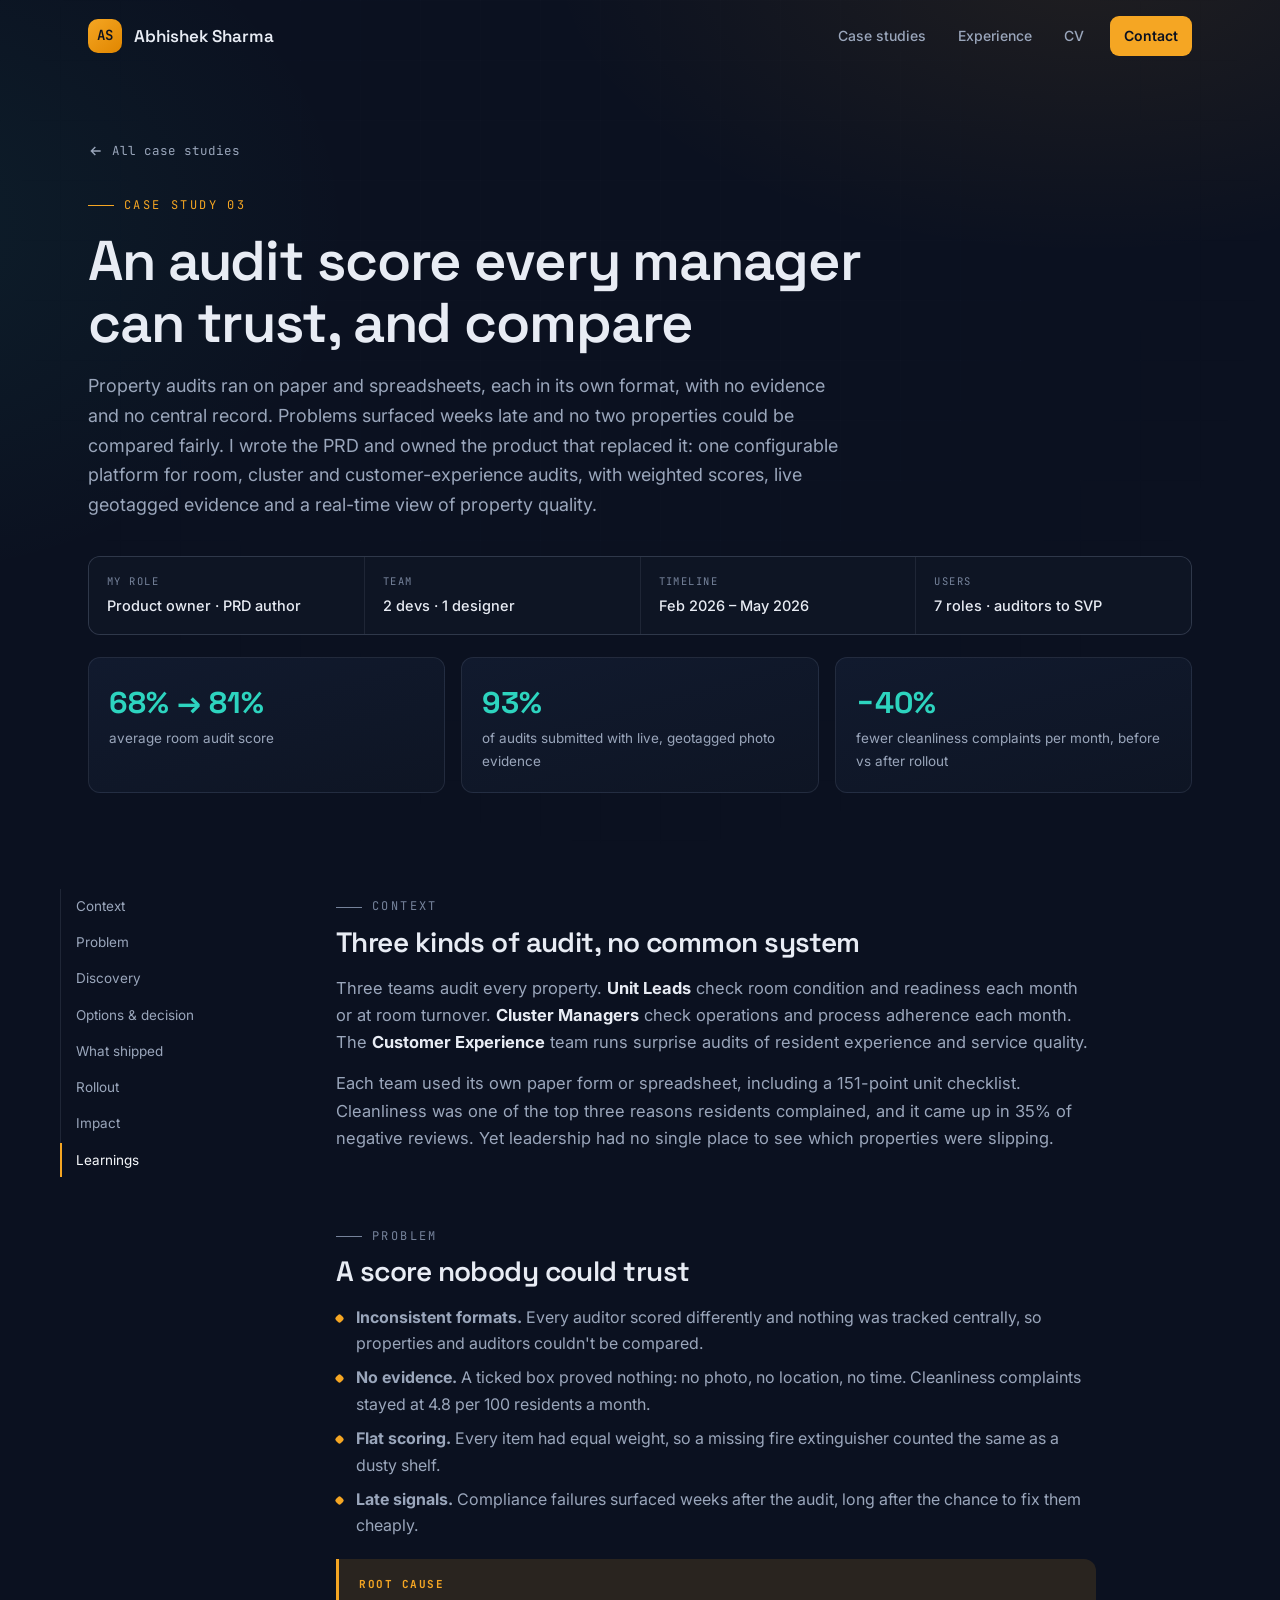
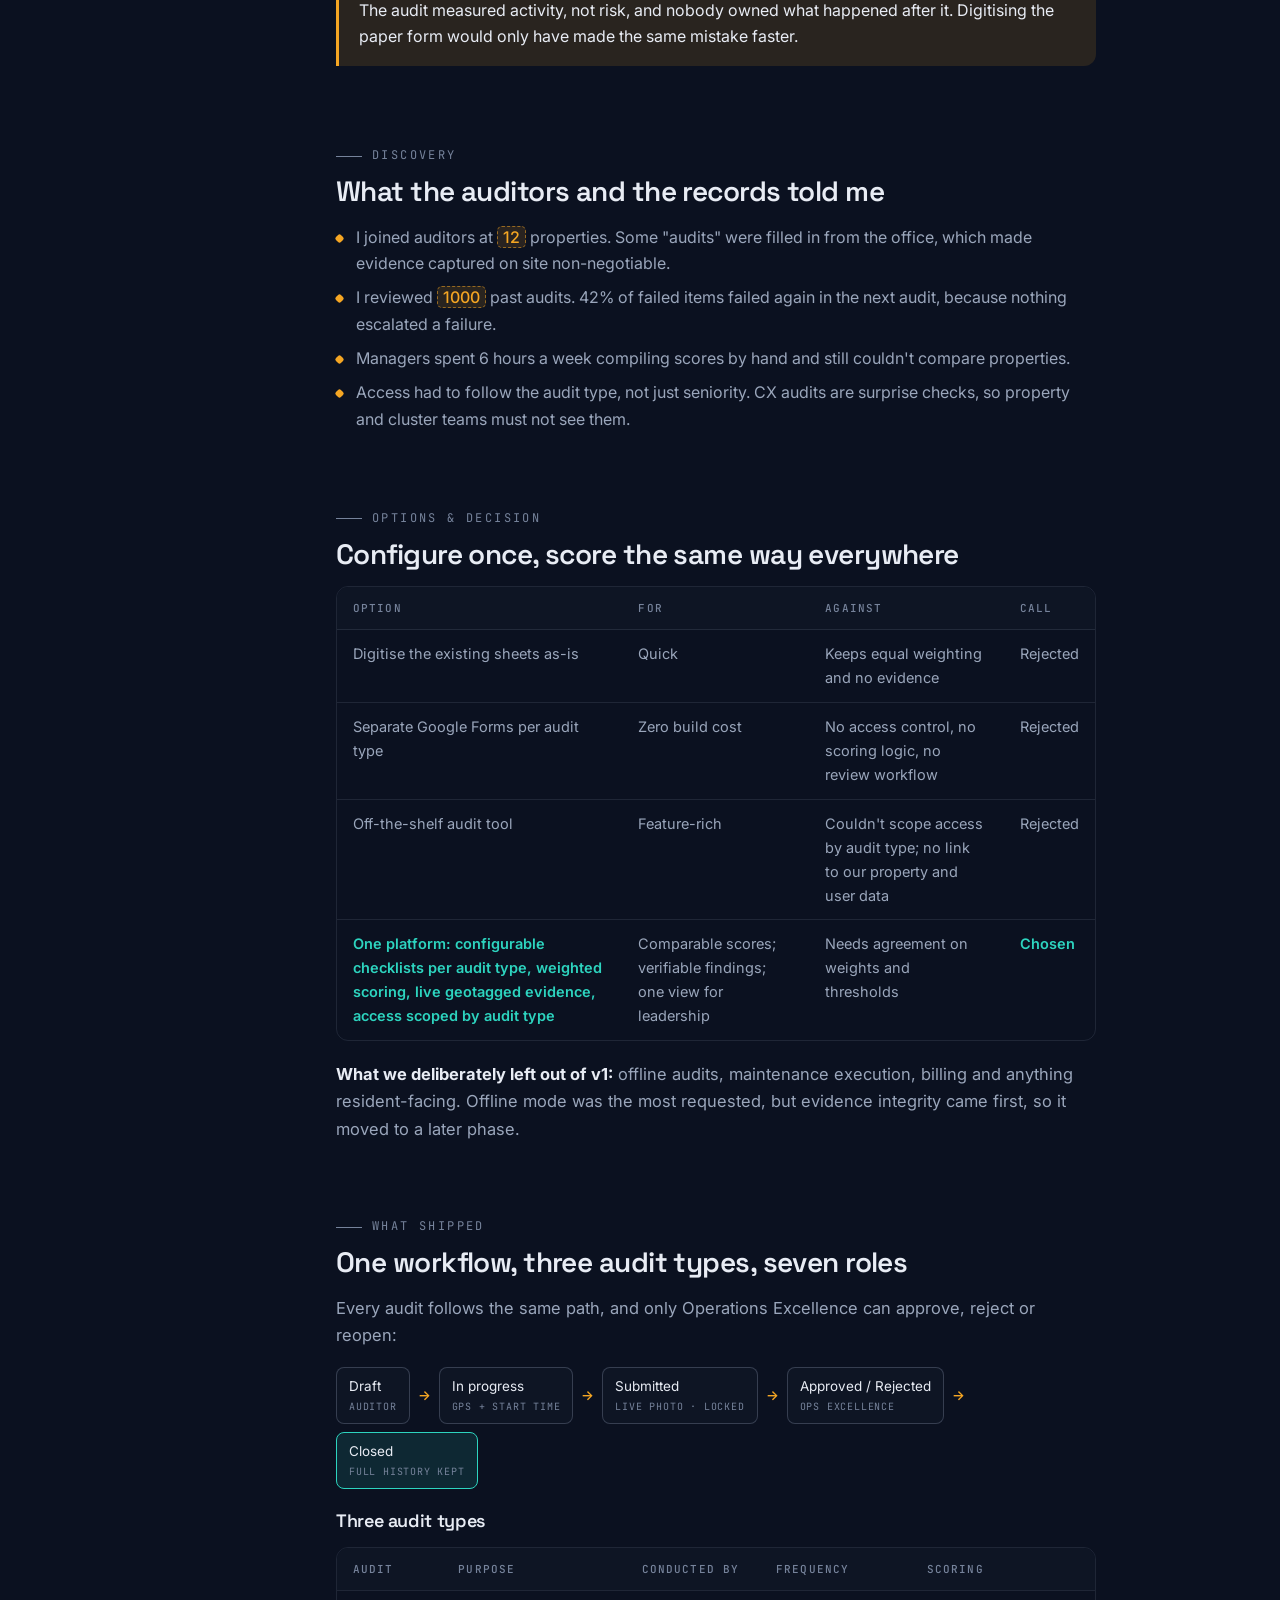
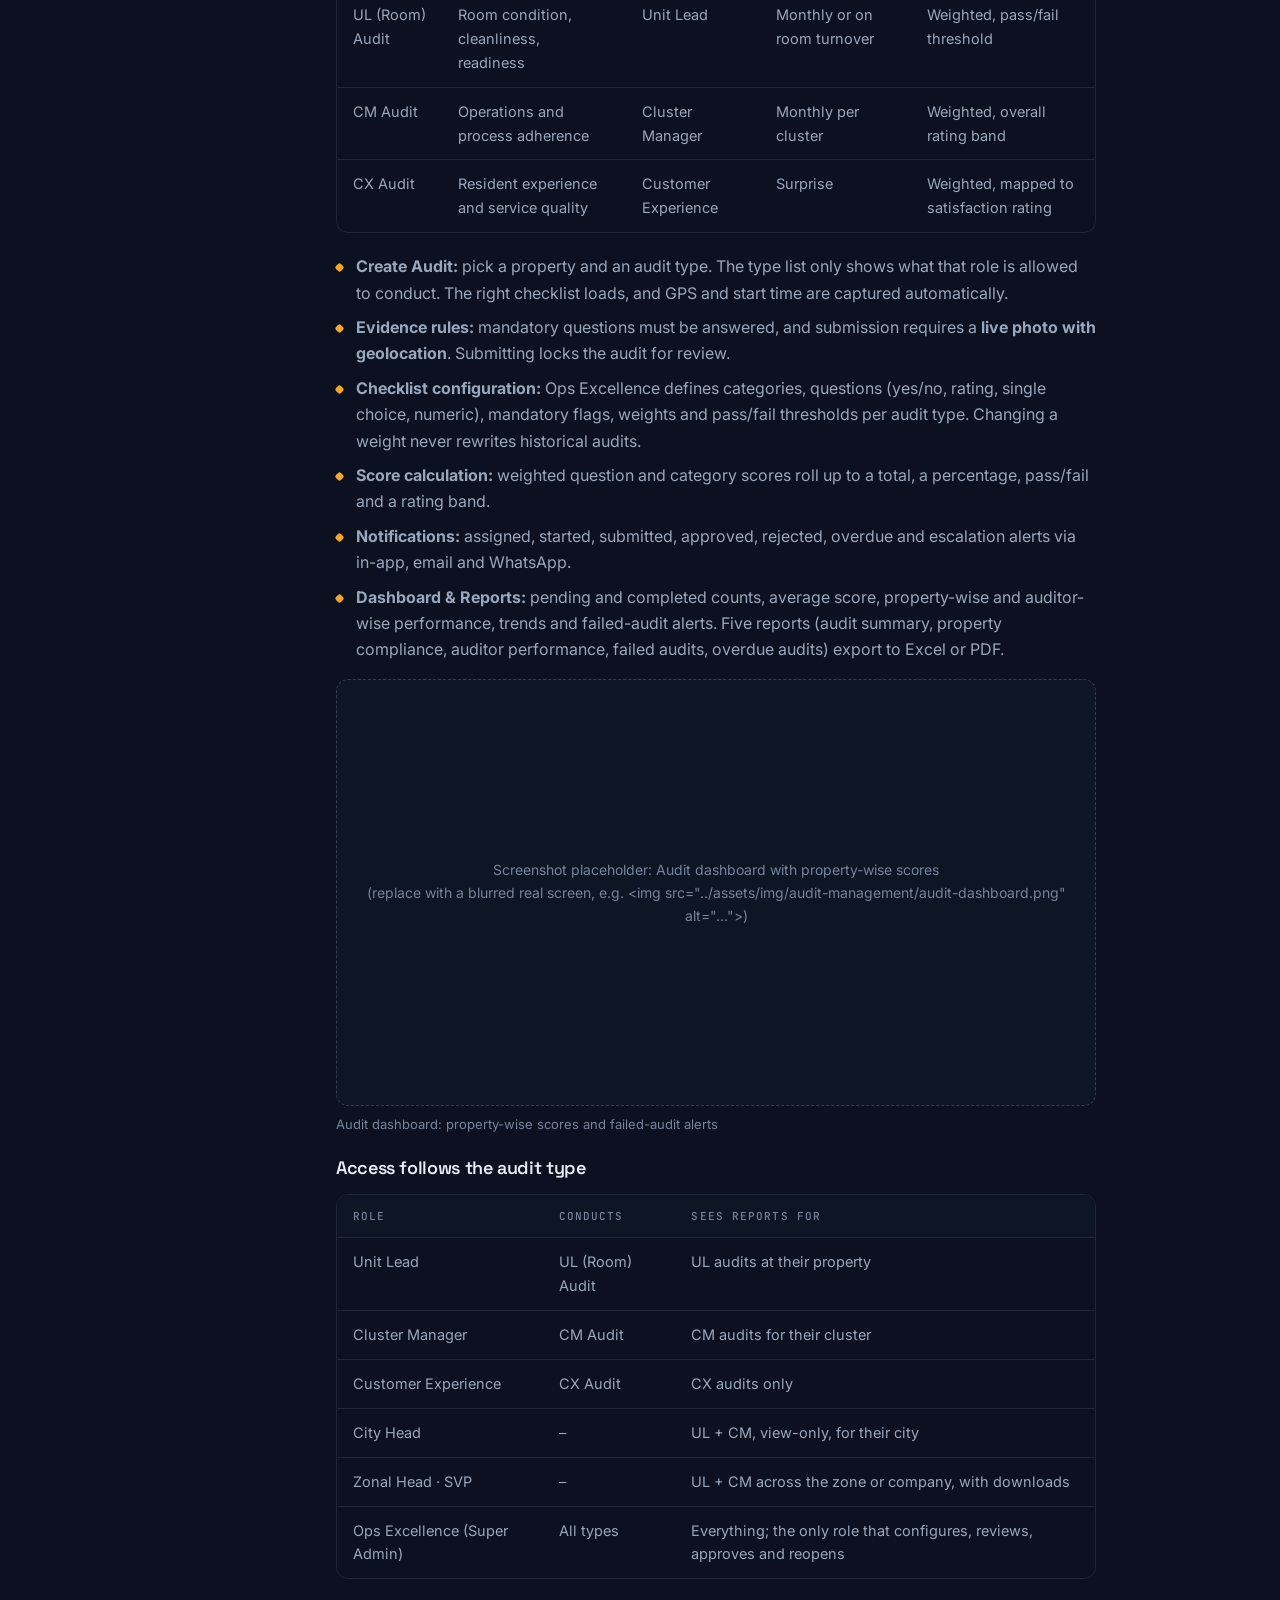
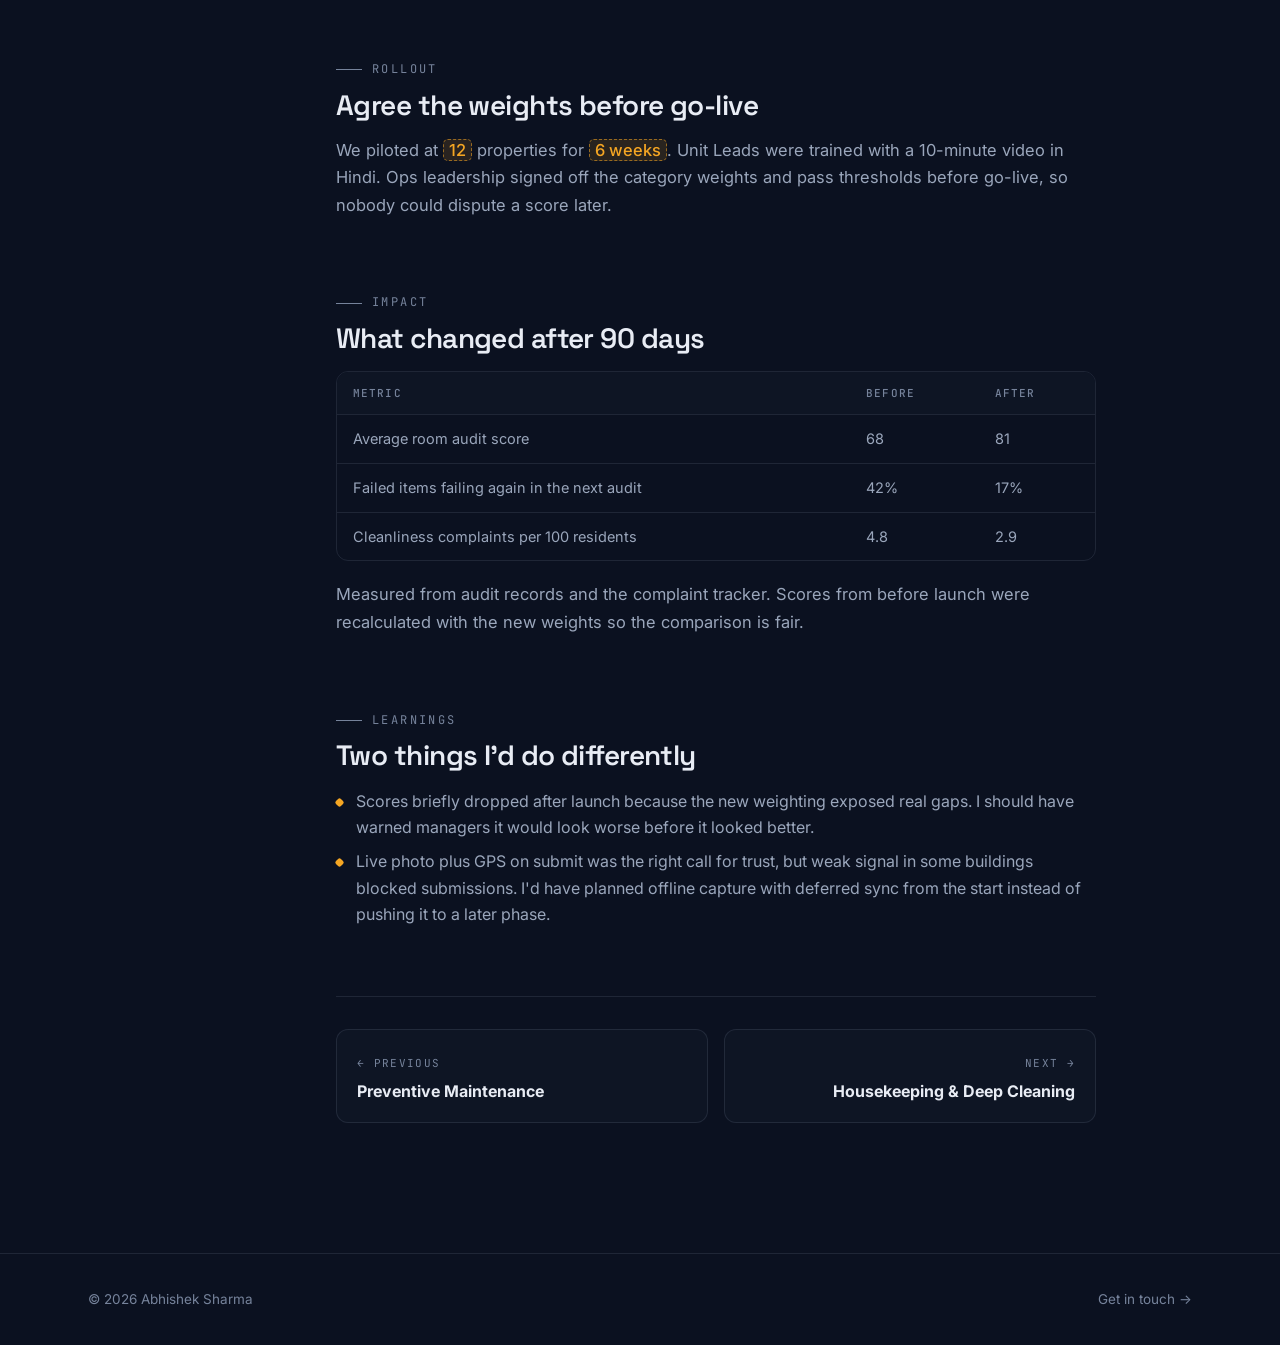
==== commit ea9db565: "Correct audit score and complaints metrics Updated the average room audit score and cleanliness comp" ====
--- a/case-studies/housekeeping-audit.html
+++ b/case-studies/housekeeping-audit.html
@@ -52,7 +52,7 @@
     <h1>An audit score every manager can trust, and compare</h1>
     <p class="summary">Property audits ran on paper and spreadsheets, each in its own format, with no evidence and no central record. Problems surfaced weeks late and no two properties could be compared fairly. I wrote the PRD and owned the product that replaced it: one configurable platform for room, cluster and customer-experience audits, with weighted scores, live geotagged evidence and a real-time view of property quality.</p>
     <dl class="meta-row"><div><dt>My role</dt><dd>Product owner · PRD author</dd></div><div><dt>Team</dt><dd><em class="est">2 devs · 1 designer</em></dd></div><div><dt>Timeline</dt><dd><em class="est">Feb 2026 – May 2026</em></dd></div><div><dt>Users</dt><dd>7 roles · auditors to SVP</dd></div></dl>
-    <div class="tldr"><div class="k"><div class="big"><em class="est">68 → 81</em></div><div class="sm">average room audit score</div></div><div class="k"><div class="big"><em class="est">93%</em></div><div class="sm">of audits submitted with live, geotagged photo evidence</div></div><div class="k"><div class="big"><em class="est">−40%</em></div><div class="sm">cleanliness complaints</div></div></div>
+    <div class="tldr"><div class="k"><div class="big"><em class="est">68% → 81%</em></div><div class="sm">average room audit score</div></div><div class="k"><div class="big"><em class="est">93%</em></div><div class="sm">of audits submitted with live, geotagged photo evidence</div></div><div class="k"><div class="big"><em class="est">−40%</em></div><div class="sm">fewer cleanliness complaints per month, before vs after rollout</div></div></div>
   </div>
 </section>
 <div class="wrap cs-layout">
